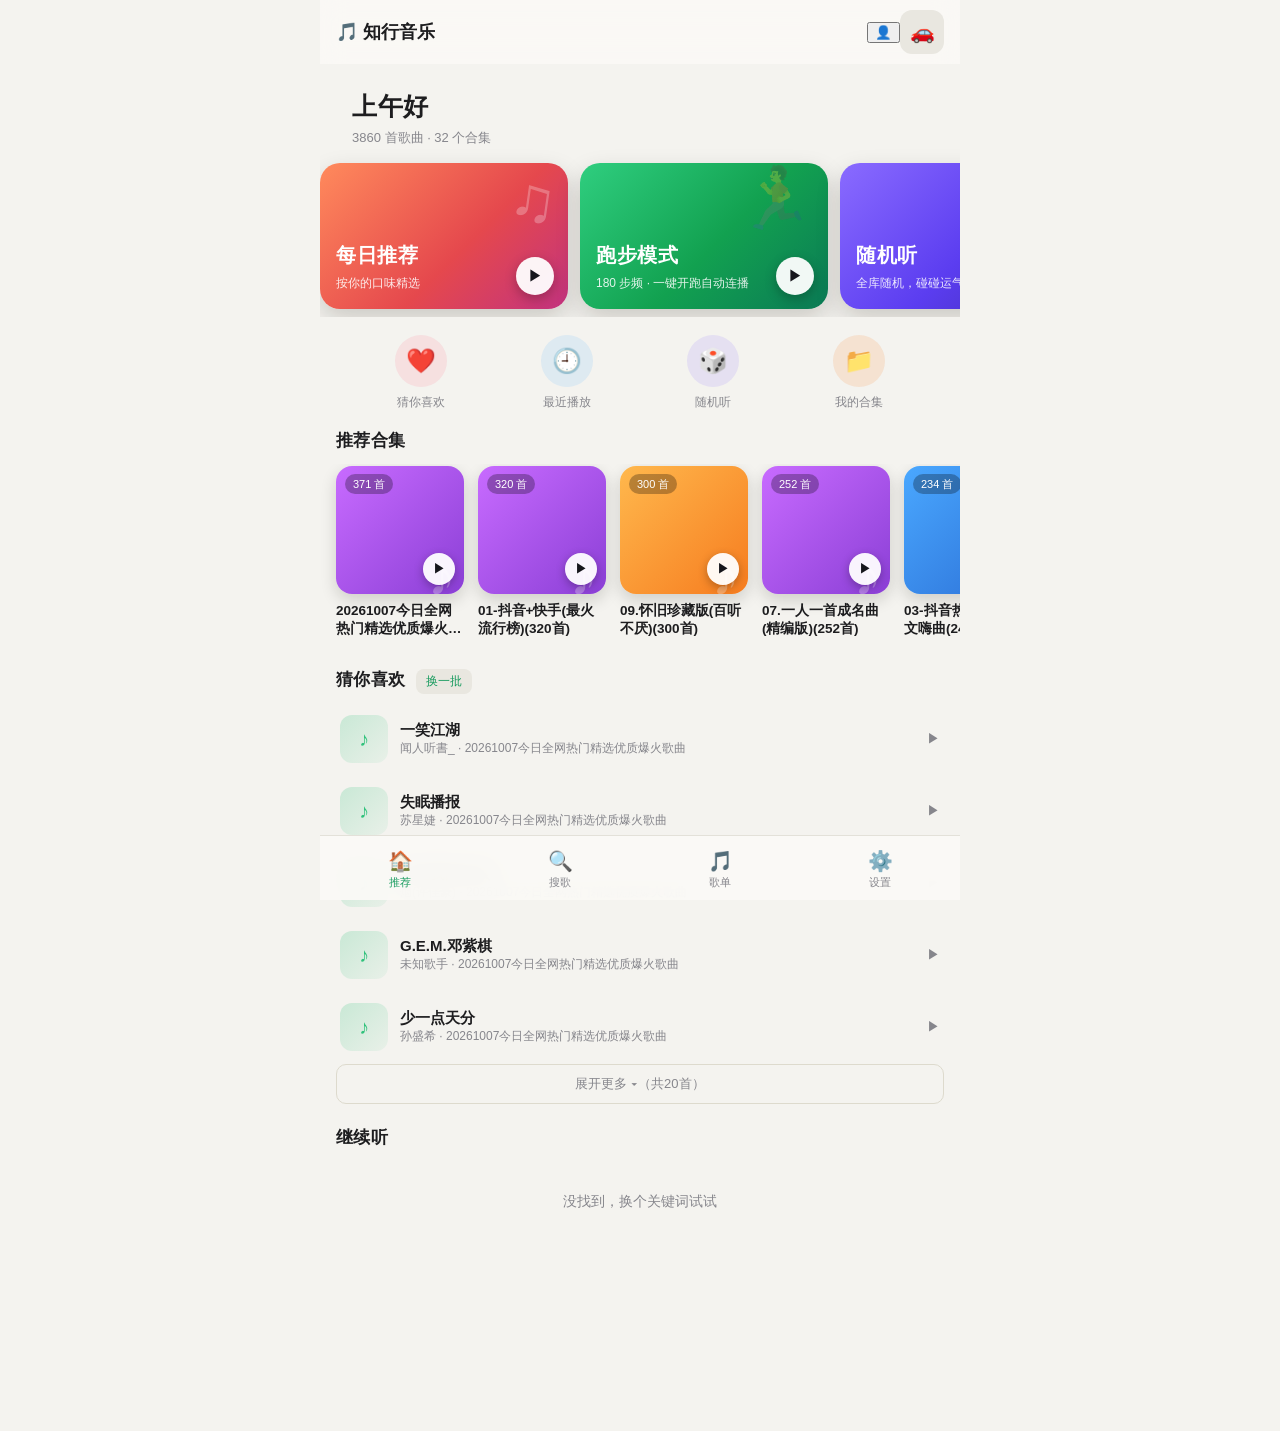
==== index.html @ a8f5c6ec "v9.57：猜你喜欢+定时关闭重新上线（10-29下午故障经对照测试查实为NAS侧凭据短暂被拒，与功能代码无关）" ====
<!DOCTYPE html>
<html lang="zh-CN">
<head>
<meta charset="utf-8">
<meta name="viewport" content="width=device-width, initial-scale=1, viewport-fit=cover, user-scalable=no">
<title>知行音乐</title>
<meta name="theme-color" content="#14141a">
<meta name="mobile-web-app-capable" content="yes">
<meta name="apple-mobile-web-app-capable" content="yes">
<meta name="apple-mobile-web-app-status-bar-style" content="default">
<script>/* v9.43 首屏防闪：JS 主程序加载前先按存储的主题/系统外观定底色（与 app.js applyTheme 同规则） */
try{var _tc=JSON.parse(localStorage.getItem("zmusic.cfg.v1")||"{}").theme||"auto";
var _tl=_tc==="light"||(_tc==="auto"&&matchMedia("(prefers-color-scheme: light)").matches);
if(_tl){document.documentElement.classList.add("light");document.querySelector('meta[name="theme-color"]').setAttribute("content","#f4f3ef");}}catch(e){}</script>
<meta name="apple-mobile-web-app-title" content="知行音乐">
<link rel="manifest" href="manifest.json">
<link rel="apple-touch-icon" href="icon.svg">
<link rel="stylesheet" href="style.css?v=9.57">
</head>
<body>
<div id="app">
  <div id="toast" style="display:none"></div>

  <!-- 顶部栏 -->
  <header id="topbar">
    <span id="logo">🎵 知行音乐</span>
    <span style="flex:1"></span>
    <button id="userBtn" title="账号">👤</button>
    <button id="carBtn" title="车载模式">🚗</button>
  </header>

  <!-- 推荐页（音乐馆） -->
  <section id="view-home" class="view active">
    <div class="qq-banner">
      <div class="qq-greet" id="qqGreet">音乐馆</div>
      <div class="qq-sub" id="qqStats">-</div>
    </div>
    <div class="feat-row">
      <button class="feat-card feat-daily" id="featDaily">
        <span class="feat-deco">♫</span>
        <span class="feat-tt">每日推荐</span>
        <span class="feat-sub">按你的口味精选</span>
        <span class="feat-play">▶</span>
      </button>
      <button class="feat-card feat-run" id="runBtn">
        <span class="feat-deco">🏃</span>
        <span class="feat-tt">跑步模式</span>
        <span class="feat-sub">180 步频 · 一键开跑自动连播</span>
        <span class="feat-play">▶</span>
      </button>
      <button class="feat-card feat-shuffle" data-go="shuffle">
        <span class="feat-deco">🎲</span>
        <span class="feat-tt">随机听</span>
        <span class="feat-sub">全库随机，碰碰运气</span>
        <span class="feat-play">▶</span>
      </button>
    </div>
    <div class="qq-quick">
      <button data-go="rec"><i class="qq-ic">❤️</i><span>猜你喜欢</span></button>
      <button data-go="recent"><i class="qq-ic">🕘</i><span>最近播放</span></button>
      <button data-go="shuffle"><i class="qq-ic">🎲</i><span>随机听</span></button>
      <button data-go="folders"><i class="qq-ic">📁</i><span>我的合集</span></button>
    </div>
    <div class="block" id="blockFolders">
      <h2>推荐合集</h2>
      <div id="folderList" class="folder-row"></div>
    </div>
    <div class="block" id="blockRec">
      <h2>猜你喜欢 <button id="refreshRec" class="mini-btn">换一批</button></h2>
      <div id="recList" class="songlist flatlist"><p class="empty">多听几首，推荐越准</p></div>
      <button id="recMore" class="more-btn" style="display:none"></button>
    </div>
    <div class="block" id="blockRecent">
      <h2>继续听</h2>
      <div id="recentList" class="songlist flatlist"><p class="empty">还没有播放记录，听几首歌就记住了</p></div>
    </div>
  </section>

  <!-- 搜索页 -->
  <section id="view-search" class="view">
    <div class="searchbar">
      <input id="q" type="search" placeholder="搜歌名 / 歌手，如：晴天 周杰伦" autocomplete="off">
      <button id="micBtn" title="语音搜歌">🎤</button>
    </div>
    <p id="voiceHint" class="hint" style="display:none"></p>
    <div id="searchList" class="songlist"><p class="empty">在上面输入，或按 🎤 说句话</p></div>
  </section>

  <!-- 我的歌单页 -->
  <section id="view-playlists" class="view">
    <div class="block">
      <h2>我的歌单 <button id="newPlaylistBtn" class="mini-btn">＋新建</button></h2>
      <div id="playlistList" class="songlist"><p class="empty">登录后歌单多设备同步</p></div>
    </div>
    <div class="block" id="playlistDetailBlock" style="display:none">
      <h2 id="playlistDetailName">歌单</h2>
      <div id="playlistDetailList" class="songlist"></div>
      <button id="backToPlaylists" class="btn ghost">‹ 返回歌单列表</button>
    </div>
  </section>

  <!-- 设置页 -->
  <section id="view-settings" class="view">
    <div class="block">
      <h2>账号</h2>
      <p class="hint" id="accountHint">游客模式：收藏和记录只保存在这台设备。登录后多设备同步。</p>
      <div class="row">
        <button id="accountBtn" class="btn">登录 / 注册</button>
        <button id="logoutBtn" class="btn ghost" style="display:none">退出登录</button>
      </div>
    </div>
    <div class="block">
      <h2>外观</h2>
      <div class="row" id="themeRow">
        <button class="btn ghost" data-theme="auto">跟随系统</button>
        <button class="btn ghost" data-theme="light">浅色</button>
        <button class="btn ghost" data-theme="dark">深色</button>
      </div>
      <p class="hint">跟随系统：手机开深色模式就是黑的、关了就是浅的；如果系统里把深色模式设成"日落到日出"自动，就会白天浅、晚上黑。也可以在这里固定一种。</p>
    </div>
    <div class="block">
      <h2>播放</h2>
      <button id="settingsSleep" class="btn ghost">⏰ 定时关闭：未设置</button>
      <p class="hint">睡前听歌可按 10–90 分钟定时，也可以选“本曲播完后停”；播放页点 ⏰ 也能设置。</p>
    </div>
    <div class="block">
      <h2>数据</h2>
      <div class="row">
        <button id="clearHist" class="btn ghost danger">清除播放记录</button>
      </div>
      <div class="row" style="margin-top:10px">
        <button id="forceUpdate" class="btn ghost">🔄 强制更新到最新版</button>
      </div>
      <div class="row" style="margin-top:10px" id="mvRow">
        <button id="mvBtn" class="btn ghost">📦 把数据搬到新地址 mp3.ipls.cn</button>
      </div>
      <p class="hint" id="mvHint">播放器新地址是 mp3.ipls.cn。换地址后，本机存的喜欢、设置和云歌单登录不会自动跟过去——在这个旧地址点上面的按钮，一次搬过去（云歌单本身存在服务器上，不用搬）。</p>
      <p class="hint">曲库共 <span id="libCount">-</span> 首 · <span id="appVer"></span></p>
    </div>
  </section>

  <!-- 迷你播放器 -->
  <div id="miniPlayer" style="display:none">
    <div id="miniProg"><div id="miniProgFill"></div><div id="miniProgKnob"></div></div>
    <img id="miniCover" class="hide" alt="">
    <div id="miniInfo"><b id="miniTitle">-</b><span id="miniArtist"></span></div>
    <button id="miniPrev">⏮</button>
    <button id="miniToggle" class="primary">⏸</button>
    <button id="miniNext">⏭</button>
  </div>

  <!-- 全屏播放器（QQ音乐风） -->
  <div id="fullPlayer" style="display:none">
    <div id="fpBg"></div>
    <div class="fp-head">
      <button id="closePlayer">﹀</button>
      <div class="fp-titles"><div id="fpTitle">-</div><div id="fpArtist">-</div></div>
      <button id="fpTab">详情</button>
    </div>
    <div class="fp-cover-wrap" id="fpCoverWrap">
      <div class="fp-disc" id="fpDisc">
        <img id="fpCoverImg" alt="封面" style="display:none">
        <div id="fpCoverPh">🎵</div>
        <div class="fp-disc-hole"></div>
      </div>
      <svg class="fp-arm" viewBox="0 0 120 340" aria-hidden="true">
        <defs>
          <linearGradient id="fpArmMetal" x1="0" y1="0" x2="1" y2="0">
            <stop offset="0" stop-color="#d9dce1"/><stop offset=".5" stop-color="#aab0ba"/><stop offset="1" stop-color="#e4e7eb"/>
          </linearGradient>
        </defs>
        <g class="fp-arm-g" transform="rotate(-6 99 26)">
          <rect x="95" y="30" width="8" height="246" rx="4" fill="url(#fpArmMetal)"/>
          <rect x="86" y="258" width="24" height="36" rx="7" fill="#c6cbd3" transform="rotate(24 98 276)"/>
          <circle cx="100" cy="290" r="4.5" fill="#31c27c"/>
        </g>
        <circle cx="99" cy="26" r="17" fill="url(#fpArmMetal)" stroke="#9aa0a8" stroke-width="1"/>
        <circle cx="99" cy="26" r="6.5" fill="#8f959e"/>
      </svg>
    </div>
    <div id="fpDiscMeta">
      <div id="fpBigTitle">-</div>
      <div id="fpBigArtist">-</div>
      <div id="fpCurLine"></div>
    </div>
    <div class="fp-actions">
      <button id="fpLike" title="我喜欢">♡</button>
      <button id="fpSleep" title="定时关闭">⏰<span id="fpSleepBadge"></span></button>
      <button id="fpAdd" title="加入歌单">＋</button>
      <button id="fpDl" title="详情">ⓘ</button>
      <button id="fpShare" title="分享">↗</button>
    </div>
    <div id="fpLyrics"></div>
    <div id="lrcSeekChip" style="display:none"></div>
    <div id="fpDetail" style="display:none"></div>
    <div id="fpQueue" style="display:none">
      <div class="fp-queue-head"><span id="fpQueueTitle">播放列表</span><button id="fpQueueClose" class="mini-btn">返回歌词</button></div>
      <div id="fpQueueList" class="songlist"></div>
    </div>
    <div class="fp-progress">
      <span id="tCur">0:00</span>
      <input id="seek" type="range" min="0" max="1000" value="0">
      <span id="tDur">0:00</span>
    </div>
    <div id="fpControls">
      <button id="fpMode" title="播放模式">↺</button>
      <button id="fpPrev">⏮</button>
      <button id="fpToggle" class="big">⏸</button>
      <button id="fpNext">⏭</button>
      <button id="fpList" title="播放列表">☰</button>
    </div>
    <p id="playStatus" class="hint"></p>
  </div>

  <!-- 定时关闭弹窗 -->
  <div id="sleepModal" style="display:none">
    <div class="modal-card">
      <h2>定时关闭</h2>
      <p id="sleepStatus" class="hint">未设置定时关闭。</p>
      <div class="sleep-grid">
        <button class="btn ghost" data-sleep-min="10">10 分钟</button>
        <button class="btn ghost" data-sleep-min="20">20 分钟</button>
        <button class="btn ghost" data-sleep-min="30">30 分钟</button>
        <button class="btn ghost" data-sleep-min="45">45 分钟</button>
        <button class="btn ghost" data-sleep-min="60">60 分钟</button>
        <button class="btn ghost" data-sleep-min="90">90 分钟</button>
      </div>
      <div class="row" style="margin-top:10px">
        <button id="sleepAfterSong" class="btn ghost">本曲播完后停</button>
        <button id="sleepOff" class="btn ghost danger">取消定时</button>
      </div>
      <button id="sleepClose" class="btn" style="margin-top:12px">完成</button>
      <p class="hint">定时只会暂停播放，不会清掉当前队列；随时可以重新设置或取消。</p>
    </div>
  </div>

  <!-- 登录弹窗 -->
  <div id="loginModal" style="display:none">
    <div class="modal-card">
      <h2 id="loginTitle">登录</h2>
      <div class="row" style="margin-bottom:10px">
        <button id="tabLogin" class="btn ghost">登录</button>
        <button id="tabRegister" class="btn ghost">注册</button>
      </div>
      <label>用户名
        <input id="loginUser" type="text" placeholder="2-20 位，字母/数字/中文" autocomplete="username">
      </label>
      <label>密码
        <input id="loginPass" type="password" placeholder="4 位以上" autocomplete="current-password">
      </label>
      <p id="loginErr" class="hint err" style="display:none"></p>
      <div class="row">
        <button id="loginGo" class="btn">登录</button>
        <button id="loginGuest" class="btn ghost">游客继续</button>
      </div>
      <button id="loginClose" class="btn ghost" style="margin-top:10px">关闭</button>
      <p class="hint">密码加密后保存，可多设备同步收藏、歌单和播放记录。</p>
    </div>
  </div>

  <!-- 加入歌单弹窗 -->
  <div id="addToPlaylistModal" style="display:none">
    <div class="modal-card">
      <h2>加入歌单</h2>
      <div id="addToPlaylistList" class="songlist"></div>
      <button id="addToPlaylistClose" class="btn ghost" style="margin-top:10px">关闭</button>
    </div>
  </div>

  <!-- 底部导航 -->
  <nav id="tabbar">
    <button data-view="view-home" class="active">🏠<span>推荐</span></button>
    <button data-view="view-search">🔍<span>搜歌</span></button>
    <button data-view="view-playlists">🎵<span>歌单</span></button>
    <button data-view="view-settings">⚙️<span>设置</span></button>
  </nav>
</div>

<script src="catalog.js"></script>
<script src="cloud.js?v=9.57"></script>
<script src="app.js?v=9.57"></script>
</body>
</html>
---- style.css ----
:root{
  --bg:#101014; --bg2:#17171d; --bg3:#202028;
  --fg:#f2f2f5; --muted:#9a9aad; --acc:#31c27c; --acc2:#4ade80;
  --danger:#ff5c5c; --radius:14px;
}
*{box-sizing:border-box; -webkit-tap-highlight-color:transparent;}
html,body{margin:0;padding:0;background:var(--bg);color:var(--fg);
  font-family:-apple-system,"PingFang SC","Microsoft YaHei",sans-serif;
  font-size:16px; overscroll-behavior-y:none;}
#app{max-width:640px;margin:0 auto;min-height:100vh;padding-bottom:150px;}
button{font-family:inherit;}

/* 顶部提示条 */
/* v9.44 提示条：毛玻璃药丸，融进页面（原为黑方块，用户点名要改） */
#toast{position:fixed;top:calc(10px + env(safe-area-inset-top));left:50%;transform:translateX(-50%);z-index:100;
  width:max-content;max-width:calc(100vw - 48px);
  align-items:center;justify-content:center;gap:8px;
  background:rgba(32,32,42,.80);border:1px solid rgba(255,255,255,.14);color:var(--fg);
  backdrop-filter:blur(16px) saturate(1.4);-webkit-backdrop-filter:blur(16px) saturate(1.4);
  border-radius:999px;padding:10px 18px;font-size:13.5px;text-align:center;
  box-shadow:0 10px 32px rgba(0,0,0,.35);animation:toastIn .25s ease;}
@keyframes toastIn{from{opacity:0;margin-top:-6px;}to{opacity:1;margin-top:0;}}
#toast.loading::before{content:"";width:13px;height:13px;flex:none;border-radius:50%;
  border:2px solid rgba(140,140,155,.35);border-top-color:var(--acc);animation:toastSpin .7s linear infinite;}
@keyframes toastSpin{to{transform:rotate(360deg);}}
#toast.err{border-color:var(--danger);color:#ffb3b3;}
#toast.ok{border-color:#4ade80;color:#b3f0c8;}

/* 更多按钮 */
.more-btn{display:block;width:100%;margin:4px 0 12px;background:none;border:1px solid #3d3d52;
  color:var(--muted);border-radius:10px;padding:10px;font-size:13px;}
.more-btn:active{background:#2a2a38;}

/* QQ音乐风：音乐馆首页（v9.45 按 QQ 音乐推荐页布局重做：特色卡横滑+圆形快捷入口+合集横滑+扁平歌曲行） */
.qq-banner{padding:18px 16px 2px;}
.qq-greet{font-size:25px;font-weight:800;letter-spacing:.5px;}
.qq-sub{font-size:13px;color:var(--muted);margin-top:6px;}
/* 特色卡横滑（每日推荐/跑步/随机听） */
.feat-row{display:flex;gap:12px;overflow-x:auto;margin:0 -16px;padding:14px 16px 8px;
  scroll-snap-type:x mandatory;scrollbar-width:none;-webkit-overflow-scrolling:touch;}
.feat-row::-webkit-scrollbar{display:none;}
.feat-card{position:relative;flex:none;width:248px;height:146px;border:none;border-radius:20px;color:#fff;
  text-align:left;padding:16px;scroll-snap-align:start;overflow:hidden;cursor:pointer;
  box-shadow:0 10px 24px rgba(20,16,8,.18);font-family:inherit;}
.feat-card:active{transform:scale(.98);}
.feat-daily{background:linear-gradient(135deg,#ff8a5c,#e5484d 58%,#c2337f);}
.feat-run{background:linear-gradient(135deg,#2fce7f,#12a150 55%,#0b7a55);}
.feat-shuffle{background:linear-gradient(135deg,#8a6bff,#5b3df0 55%,#3d2bb0);}
.feat-deco{position:absolute;right:12px;top:0;font-size:62px;opacity:.26;transform:rotate(8deg);line-height:1.2;}
.feat-tt{position:absolute;left:16px;bottom:40px;font-size:20px;font-weight:800;letter-spacing:.5px;}
.feat-sub{position:absolute;left:16px;bottom:17px;font-size:12px;opacity:.88;}
.feat-play{position:absolute;right:14px;bottom:14px;width:38px;height:38px;border-radius:50%;
  background:rgba(255,255,255,.94);color:#16161c;font-size:15px;display:flex;align-items:center;justify-content:center;
  box-shadow:0 4px 12px rgba(0,0,0,.25);}
/* 快捷入口：扁平圆形图标 */
.qq-quick{display:grid;grid-template-columns:repeat(4,1fr);gap:8px;padding:12px 16px 2px;}
.qq-quick button{background:none;border:none;color:var(--fg);cursor:pointer;font-family:inherit;
  padding:6px 4px;font-size:24px;display:flex;flex-direction:column;align-items:center;gap:7px;}
.qq-quick button span{font-size:12px;color:var(--muted);}
.qq-quick button:active{transform:scale(.94);}
.qq-ic{font-style:normal;width:52px;height:52px;border-radius:50%;display:flex;align-items:center;justify-content:center;font-size:24px;}
.qq-quick button:nth-child(1) .qq-ic{background:rgba(255,92,122,.13);}
.qq-quick button:nth-child(2) .qq-ic{background:rgba(74,168,255,.13);}
.qq-quick button:nth-child(3) .qq-ic{background:rgba(124,92,255,.13);}
.qq-quick button:nth-child(4) .qq-ic{background:rgba(246,124,31,.14);}
/* 推荐合集：方形封面横滑，标题在封面下方（QQ 歌单行式） */
.folder-row{display:flex;gap:14px;overflow-x:auto;margin:0 -16px;padding:2px 16px 8px;
  scrollbar-width:none;-webkit-overflow-scrolling:touch;}
.folder-row::-webkit-scrollbar{display:none;}
.qq-card{flex:none;width:128px;background:none;border:none;padding:0;text-align:left;cursor:pointer;
  color:var(--fg);font-family:inherit;}
.qq-art{position:relative;display:block;width:128px;height:128px;border-radius:16px;overflow:hidden;
  box-shadow:0 6px 16px rgba(20,16,8,.16);}
.qq-card:active .qq-art{transform:scale(.97);}
.qq-deco{position:absolute;right:8px;bottom:-10px;font-size:56px;font-weight:800;color:rgba(255,255,255,.30);line-height:1;}
.qq-cnt{position:absolute;left:9px;top:8px;font-size:11px;color:#fff;background:rgba(0,0,0,.28);
  padding:2.5px 8px;border-radius:999px;}
.qq-play{position:absolute;right:9px;bottom:9px;width:32px;height:32px;border-radius:50%;
  background:rgba(255,255,255,.94);color:#16161c;font-size:13px;display:flex;align-items:center;justify-content:center;
  box-shadow:0 3px 10px rgba(0,0,0,.28);}
.qq-cap{display:block;margin-top:8px;}
.qq-cap b{display:block;font-size:13.5px;font-weight:600;line-height:1.35;
  display:-webkit-box;-webkit-line-clamp:2;-webkit-box-orient:vertical;overflow:hidden;}
/* 首页歌曲行：扁平 + 小封面块（QQ 精选行式） */
.flatlist .song{background:transparent;border-radius:12px;padding:9px 4px;gap:12px;}
.flatlist .song:active{background:var(--bg3);}
.flatlist .song .idx{display:none;}
.flatlist .song::before{content:"♪";flex:none;width:48px;height:48px;border-radius:12px;
  background:linear-gradient(135deg,rgba(49,194,124,.22),rgba(49,194,124,.06));color:var(--acc);
  display:flex;align-items:center;justify-content:center;font-size:20px;}

/* 顶栏 */
#topbar{position:sticky;top:0;z-index:20;display:flex;justify-content:space-between;align-items:center;
  padding:calc(10px + env(safe-area-inset-top)) 16px 10px;
  background:rgba(20,20,26,.92);backdrop-filter:blur(12px);}
#logo{font-size:18px;font-weight:700;}
#carBtn{background:var(--bg3);border:none;color:var(--fg);font-size:20px;
  width:44px;height:44px;border-radius:12px;}

/* 视图 */
.view{display:none;padding:8px 16px 16px;}
.view.active{display:block;}
.block{margin-bottom:22px;}
.block h2{font-size:17px;font-weight:800;letter-spacing:.3px;margin:10px 0 12px;color:var(--fg);}
.mini-btn{background:var(--bg3);border:none;color:var(--acc2);border-radius:8px;
  font-size:12px;padding:4px 10px;margin-left:6px;}

/* 歌曲列表 */
.songlist{display:flex;flex-direction:column;gap:6px;}
.song{display:flex;align-items:center;gap:10px;background:var(--bg2);
  border-radius:var(--radius);padding:10px 12px;text-align:left;border:none;color:var(--fg);width:100%;}
.song:active{background:var(--bg3);}
.song .idx{color:var(--muted);font-size:12px;min-width:26px;text-align:center;}
.song .tt{flex:1;min-width:0;}
.song .tt b{display:block;font-size:15px;white-space:nowrap;overflow:hidden;text-overflow:ellipsis;}
.song .tt span{font-size:12px;color:var(--muted);white-space:nowrap;overflow:hidden;text-overflow:ellipsis;display:block;}
.song .go{color:var(--muted);}
.empty{color:var(--muted);font-size:14px;text-align:center;padding:18px 0;}

/* 合集 */
.folderlist{display:grid;grid-template-columns:1fr 1fr;gap:8px;}
.folder{background:var(--bg2);border:none;color:var(--fg);border-radius:var(--radius);
  padding:14px 10px;font-size:13px;text-align:center;}
.folder b{display:block;font-size:22px;color:var(--acc2);margin-bottom:4px;}
.folder:active{background:var(--bg3);}

/* 搜索 */
.searchbar{display:flex;gap:8px;margin:8px 0 4px;}
.searchbar input{flex:1;background:var(--bg2);border:1px solid var(--bg3);color:var(--fg);
  border-radius:12px;padding:12px 14px;font-size:16px;outline:none;}
.searchbar input:focus{border-color:var(--acc);}
#micBtn{width:52px;border-radius:12px;border:none;font-size:24px;
  background:var(--acc);color:#fff;}
#micBtn.listening{background:var(--danger);animation:pulse 1s infinite;}
@keyframes pulse{50%{opacity:.6;}}
.hint{color:var(--muted);font-size:13px;line-height:1.6;}

/* 设置 */
label{display:block;font-size:14px;color:var(--muted);margin:12px 0;}
label input{display:block;width:100%;margin-top:6px;background:var(--bg2);
  border:1px solid var(--bg3);color:var(--fg);border-radius:12px;
  padding:12px 14px;font-size:16px;outline:none;}
.row{display:flex;gap:10px;margin-top:8px;}
.btn{flex:1;background:var(--acc);border:none;color:#fff;border-radius:12px;
  padding:12px;font-size:15px;font-weight:600;}
.btn.ghost{background:var(--bg3);color:var(--fg);}
.btn.danger{color:var(--danger);}
#connStatus.ok{color:#4ade80;} #connStatus.err{color:var(--danger);}

/* 迷你播放器 */
#miniPlayer{position:fixed;left:0;right:0;bottom:calc(65px + env(safe-area-inset-bottom));z-index:30;
  max-width:640px;margin:0 auto;display:flex;align-items:center;gap:12px;
  background:rgba(28,28,40,.97);backdrop-filter:blur(14px);-webkit-backdrop-filter:blur(14px);
  padding:20px 16px 14px;border-top:1px solid #3d3d52;border-radius:18px 18px 0 0;
  box-shadow:0 -6px 24px rgba(0,0,0,.45);cursor:pointer;min-height:84px;}
#miniCover{width:54px;height:54px;border-radius:12px;object-fit:cover;background:#2a2a38;flex-shrink:0;}
#miniCover.hide{display:none;}
#miniInfo{flex:1;min-width:0;}
#miniInfo b{display:block;font-size:15px;white-space:nowrap;overflow:hidden;text-overflow:ellipsis;}
#miniInfo span{font-size:13px;color:var(--muted);white-space:nowrap;overflow:hidden;text-overflow:ellipsis;display:block;}
#miniPlayer button{background:#2e2e40;border:none;color:var(--fg);font-size:20px;width:50px;height:50px;
  border-radius:50%;display:flex;align-items:center;justify-content:center;flex-shrink:0;}
#miniPlayer button:active{background:#3d3d52;transform:scale(.94);}
#miniPlayer button.primary{background:var(--acc);font-size:22px;width:56px;height:56px;}

/* 迷你播放条进度（可拖动） */
#miniProg{position:absolute;top:0;left:14px;right:14px;height:26px;z-index:5;touch-action:none;}
#miniProg::before{content:"";position:absolute;top:11px;left:0;right:0;height:4px;
  background:#3d3d52;border-radius:2px;}
#miniProgFill{position:absolute;top:11px;left:0;height:4px;background:var(--acc);width:0%;border-radius:2px;}
#miniProgKnob{position:absolute;top:7px;left:0%;width:13px;height:13px;background:#fff;border-radius:50%;
  transform:translateX(-50%);box-shadow:0 2px 8px rgba(0,0,0,.5);pointer-events:none;}

/* 全屏播放器 */
#fullPlayer{position:fixed;inset:0;z-index:50;background:linear-gradient(180deg,#1b1b28,#101016);
  display:flex;flex-direction:column;align-items:center;justify-content:center;
  padding:24px;gap:8px;}
#closePlayer{align-self:flex-start;background:none;border:none;color:var(--muted);font-size:28px;}
#fpCover{font-size:110px;margin:10px 0;filter:drop-shadow(0 8px 24px rgba(124,92,255,.35));}
#fpTitle{font-size:22px;font-weight:700;text-align:center;}
#fpArtist{color:var(--acc2);font-size:15px;}
/* 播放页（v9.39 浅色唱片风：按用户给的参考视频改版——白卡唱机+旋转白唱片+唱针臂+浅色底） */
#fullPlayer{position:fixed;inset:0;z-index:50;display:flex;flex-direction:column;
  color:var(--fg);
  background:linear-gradient(180deg,#fdfdfb 0%,#f4f3ef 55%,#f9e9db 100%);
  overflow:hidden;padding:0;gap:0;align-items:stretch;justify-content:flex-start;}
#fpBg{position:absolute;inset:0;z-index:0;opacity:.20;filter:blur(70px) saturate(1.5) brightness(1.3);
  background-size:cover;background-position:center;pointer-events:none;
  transition:background-image .5s;}
#fullPlayer>*{position:relative;z-index:1;}
.fp-head{display:flex;justify-content:space-between;align-items:center;
  padding:calc(12px + env(safe-area-inset-top)) 12px 4px;}
.fp-head button{background:none;border:none;color:var(--fg);font-size:22px;padding:8px 12px;}
.fp-titles{flex:1;text-align:center;min-width:0;}
.fp-titles #fpTitle{font-size:17px;font-weight:700;white-space:nowrap;overflow:hidden;text-overflow:ellipsis;}
.fp-titles #fpArtist{font-size:13px;color:var(--muted);margin-top:3px;}
#fullPlayer[data-view="disc"] .fp-titles{visibility:hidden;}
#fpTab{font-size:13px!important;border:1px solid rgba(0,0,0,.16)!important;border-radius:16px!important;
  padding:6px 14px!important;background:rgba(255,255,255,.65);}
/* 唱片卡：白色圆角卡 + 旋转白唱片（封面作中心标）+ 唱针臂 */
.fp-cover-wrap{display:none;position:relative;width:min(90vw,372px);aspect-ratio:1/1;
  margin:8px auto 4px;background:#fff;border-radius:30px;flex:none;
  box-shadow:0 24px 60px rgba(80,60,40,.16),0 4px 16px rgba(80,60,40,.07);
  align-items:center;justify-content:center;cursor:pointer;}
.fp-disc{position:relative;width:82%;aspect-ratio:1/1;border-radius:50%;
  background:radial-gradient(circle,#fdfdfd 0 57%,#f0f0f2 58% 100%);
  box-shadow:inset 0 0 0 1px rgba(0,0,0,.05),inset 0 2px 12px rgba(0,0,0,.07),0 12px 32px rgba(0,0,0,.13);
  animation:fpSpin 16s linear infinite;animation-play-state:paused;}
.fp-disc::before{content:"";position:absolute;inset:0;border-radius:50%;
  background:repeating-radial-gradient(circle,rgba(0,0,0,.05) 0 1px,transparent 1px 5px);}
.fp-disc::after{content:"";position:absolute;inset:0;border-radius:50%;
  background:conic-gradient(from 215deg,transparent 0 42%,rgba(255,255,255,.55) 50%,transparent 58% 100%);}
#fullPlayer.is-playing .fp-disc{animation-play-state:running;}
@keyframes fpSpin{to{transform:rotate(360deg);}}
#fpCoverImg{position:absolute;left:21%;top:21%;width:58%;height:58%;border-radius:50%;
  object-fit:cover;box-shadow:0 0 0 1px rgba(0,0,0,.07);z-index:1;}
#fpCoverPh{position:absolute;left:21%;top:21%;width:58%;height:58%;border-radius:50%;
  background:linear-gradient(135deg,#eeeef1,#dbdbe1);font-size:52px;color:#b7b9c0;
  display:flex;align-items:center;justify-content:center;z-index:1;}
.fp-disc-hole{position:absolute;left:50%;top:50%;width:11%;aspect-ratio:1/1;transform:translate(-50%,-50%);
  border-radius:50%;background:#fff;box-shadow:inset 0 1px 4px rgba(0,0,0,.25),0 0 0 1px rgba(0,0,0,.06);z-index:2;}
.fp-disc-hole::after{content:"";position:absolute;left:50%;top:50%;width:34%;aspect-ratio:1/1;
  transform:translate(-50%,-50%);border-radius:50%;background:#c9ccd2;}
.fp-arm{position:absolute;top:-4%;right:-2%;height:92%;z-index:3;pointer-events:none;
  filter:drop-shadow(0 6px 8px rgba(0,0,0,.18));
  transform-origin:82.5% 7.6%;transition:transform .8s cubic-bezier(.4,0,.2,1);overflow:visible;}
#fullPlayer.is-playing .fp-arm{transform:rotate(22deg);}
/* 唱片视图的大标题与当前歌词行 */
#fpDiscMeta{display:none;width:100%;box-sizing:border-box;padding:8px 24px 0;}
#fullPlayer[data-view="disc"] #fpDiscMeta{display:block;}
#fpBigTitle{font-size:26px;font-weight:800;letter-spacing:.2px;white-space:nowrap;overflow:hidden;text-overflow:ellipsis;}
#fpBigArtist{font-size:14px;color:var(--muted);margin-top:5px;white-space:nowrap;overflow:hidden;text-overflow:ellipsis;}
#fpCurLine{font-size:14px;color:#55555c;margin-top:12px;min-height:20px;white-space:nowrap;overflow:hidden;text-overflow:ellipsis;}
.fp-detail-cover{display:block;width:190px;height:190px;object-fit:cover;border-radius:14px;margin:10px auto 16px;}
.fp-actions{display:flex;justify-content:center;gap:44px;margin:6px 0;}
.fp-actions button{background:none;border:none;color:#6d6d72;font-size:24px;padding:6px;}
.fp-actions button.liked{color:#ff5c7a;}
#fpLyrics{flex:1;overflow-y:auto;margin:4px 0;min-height:100px;width:100%;box-sizing:border-box;
  -webkit-overflow-scrolling:touch;text-align:left;padding:0 10px;
  -webkit-mask-image:linear-gradient(transparent,#000 15%,#000 85%,transparent);
  mask-image:linear-gradient(transparent,#000 15%,#000 85%,transparent);}
.lrc-line{padding:6px 12px;font-size:15px;color:#9a9aa0;line-height:1.6;transition:all .3s;cursor:pointer;}
#lrcSeekChip{position:absolute;right:14px;top:50%;transform:translateY(-50%);z-index:5;
  background:rgba(49,194,124,.95);color:#fff;font-size:13px;font-weight:700;
  padding:7px 12px;border-radius:16px;box-shadow:0 4px 16px rgba(0,0,0,.25);cursor:pointer;}
.lrc-line.active{color:var(--acc);font-size:18px;font-weight:800;}
.lrc-line.passed{color:#c6c6cc;}
#fpDetail{flex:1;overflow-y:auto;margin:6px 16px;font-size:14px;line-height:2.2;color:var(--muted);width:100%;box-sizing:border-box;}
#fpQueue{flex:1;overflow-y:auto;margin:4px 0;min-height:100px;width:100%;-webkit-overflow-scrolling:touch;}
.fp-queue-head{display:flex;align-items:center;justify-content:space-between;padding:6px 16px;font-weight:700;color:var(--fg);}
#fpQueueList .song.cur{background:rgba(49,194,124,.15);}
#fpQueueList .song.cur .tt b{color:var(--acc);}
#fpDetail b{color:var(--fg);}
.fp-progress{display:flex;align-items:center;gap:10px;padding:0 20px;margin-top:auto;}
.fp-progress span{font-size:11px;color:var(--muted);min-width:36px;}
.fp-progress span:last-child{text-align:right;}
#seek{flex:1;height:28px;-webkit-appearance:none;appearance:none;background:transparent;cursor:pointer;}
#seek::-webkit-slider-runnable-track{height:2px;background:rgba(0,0,0,.22);border-radius:2px;transition:height .15s ease;}
#seek::-webkit-slider-thumb{-webkit-appearance:none;appearance:none;width:13px;height:13px;border-radius:50%;background:#111;margin-top:-5.5px;box-shadow:0 1px 5px rgba(0,0,0,.35);transition:width .15s ease,height .15s ease,margin-top .15s ease;}
#seek.seeking::-webkit-slider-runnable-track{height:7px;}
#seek.seeking::-webkit-slider-thumb{width:17px;height:17px;margin-top:-5px;}
#seek::-moz-range-track{height:2px;background:rgba(0,0,0,.22);border-radius:2px;transition:height .15s ease;}
#seek.seeking::-moz-range-track{height:7px;}
#seek::-moz-range-thumb{width:13px;height:13px;border:none;border-radius:50%;background:#111;box-shadow:0 1px 5px rgba(0,0,0,.35);}
#fpControls{display:flex;align-items:center;justify-content:center;gap:16px;
  margin:8px 0 4px;}
#fpControls button{background:none;border:none;color:var(--fg);font-size:24px;
  width:50px;height:50px;border-radius:50%;}
#fpControls button:active{background:rgba(0,0,0,.06);}
#fpControls .big{font-size:27px;width:66px;height:66px;background:#111;color:#fff;
  box-shadow:0 10px 26px rgba(0,0,0,.28);}
#fpMode{font-size:22px!important;color:var(--fg)!important;}
#fpList{font-size:24px!important;color:var(--fg)!important;position:relative;}
#fpList::after{content:"列表";position:absolute;left:0;right:0;bottom:1px;font-size:9px;color:var(--muted);letter-spacing:2px;}
#playStatus{text-align:center;min-height:20px;padding:0 20px 8px;color:var(--muted);}
@media (max-height:740px){
  .fp-cover-wrap{width:min(70vw,300px);}
  #fpBigTitle{font-size:23px;}
}

/* 底部导航 */
#tabbar{position:fixed;left:0;right:0;bottom:0;z-index:40;max-width:640px;margin:0 auto;
  display:flex;background:rgba(20,20,26,.96);backdrop-filter:blur(12px);
  border-top:1px solid #2a2a36;padding-bottom:env(safe-area-inset-bottom);}
#tabbar button{flex:1;background:none;border:none;color:var(--muted);font-size:20px;
  padding:10px 0 8px;display:flex;flex-direction:column;align-items:center;justify-content:center;gap:2px;height:64px;box-sizing:border-box;}
#tabbar button span{font-size:11px;}
#tabbar button.active{color:var(--acc2);}

/* 车载模式 */
body.car{font-size:20px;}
body.car .view{padding:12px;}
body.car .song{padding:20px 16px;}
body.car .song .tt b{font-size:20px;}
body.car #fpControls button{width:88px;height:88px;font-size:34px;}
body.car #fpControls .big{width:110px;height:110px;font-size:44px;}
body.car #tabbar button{font-size:26px;padding:16px 0;height:auto;}
body.car #topbar #logo{font-size:22px;}

/* 登录 / 加入歌单弹窗 */
#loginModal,#addToPlaylistModal{position:fixed;inset:0;z-index:200;background:rgba(0,0,0,.6);
  display:flex;align-items:center;justify-content:center;padding:20px;}
.modal-card{background:#1c1c24;border:1px solid #2a2a36;border-radius:14px;padding:20px;
  width:100%;max-width:360px;max-height:80vh;overflow-y:auto;}
.modal-card h2{margin:0 0 14px;font-size:18px;}
.modal-card label{display:block;margin-bottom:12px;font-size:14px;color:var(--muted);}
.modal-card input{width:100%;margin-top:6px;}
#loginModal .row .btn,#addToPlaylistModal .row .btn{flex:1;}

/* ================= v9.43 主题：浅色（html.light） ================= */
html.light{
  --bg:#f4f3ef; --bg2:#ffffff; --bg3:#e9e7e0;
  --fg:#1d1d1f; --muted:#86868c; --acc:#31c27c; --acc2:#159a5c;
}
html.light #topbar{background:rgba(250,249,246,.92);}
html.light #tabbar{background:rgba(250,249,246,.96);border-top-color:#e3e1d9;}
html.light #miniPlayer{background:rgba(255,255,255,.97);border-top-color:#e3e1d9;
  box-shadow:0 -6px 24px rgba(90,80,60,.14);}
html.light #miniPlayer button{background:#eceae3;}
html.light #miniPlayer button:active{background:#ddd9cd;}
html.light #miniPlayer button.primary{background:var(--acc);}
html.light #miniCover{background:#e9e7e0;}
html.light #miniProg::before{background:#ddd9cd;}
html.light #toast{background:rgba(255,255,255,.85);border-color:rgba(0,0,0,.07);box-shadow:0 10px 32px rgba(90,80,60,.18);}
html.light .more-btn{border-color:#dddacd;}
html.light .more-btn:active{background:#eceae3;}
.btn.ghost.on{background:var(--acc);color:#fff;}

/* ============ v9.43 播放页深色（默认主题，未加 .light 时） ============ */
html:not(.light) #fullPlayer{background:linear-gradient(180deg,#1c1c24 0%,#121218 55%,#171310 100%);}
html:not(.light) .fp-head button{color:#f2f2f5;}
html:not(.light) #fpTab{background:rgba(255,255,255,.08);border-color:rgba(255,255,255,.20)!important;color:#f2f2f5;}
html:not(.light) .fp-cover-wrap{background:#22222c;box-shadow:0 24px 60px rgba(0,0,0,.55),0 4px 16px rgba(0,0,0,.4);}
html:not(.light) .fp-disc{background:radial-gradient(circle,#2b2b34 0 57%,#1d1d24 58% 100%);
  box-shadow:inset 0 0 0 1px rgba(255,255,255,.06),inset 0 2px 12px rgba(0,0,0,.5),0 12px 32px rgba(0,0,0,.5);}
html:not(.light) .fp-disc::before{background:repeating-radial-gradient(circle,rgba(255,255,255,.055) 0 1px,transparent 1px 5px);}
html:not(.light) .fp-disc::after{background:conic-gradient(from 215deg,transparent 0 42%,rgba(255,255,255,.10) 50%,transparent 58% 100%);}
html:not(.light) #fpCoverPh{background:linear-gradient(135deg,#33333e,#26262e);color:#6d6d7a;}
html:not(.light) .fp-disc-hole{background:#101014;box-shadow:inset 0 1px 4px rgba(0,0,0,.6),0 0 0 1px rgba(255,255,255,.10);}
html:not(.light) #fpCurLine{color:#c6c6cf;}
html:not(.light) .fp-actions button{color:#c9c9d2;}
html:not(.light) .lrc-line{color:#7d7d8c;}
html:not(.light) .lrc-line.passed{color:#4c4c58;}
html:not(.light) #seek::-webkit-slider-runnable-track{background:rgba(255,255,255,.25);}
html:not(.light) #seek::-moz-range-track{background:rgba(255,255,255,.25);}
html:not(.light) #seek::-webkit-slider-thumb{background:#fff;box-shadow:0 1px 5px rgba(0,0,0,.5);}
html:not(.light) #seek::-moz-range-thumb{background:#fff;}
html:not(.light) #fpControls button{color:#f2f2f5;}
html:not(.light) #fpControls button:active{background:rgba(255,255,255,.08);}
html:not(.light) #fpControls .big{background:#fff;color:#111;box-shadow:0 10px 26px rgba(0,0,0,.5);}
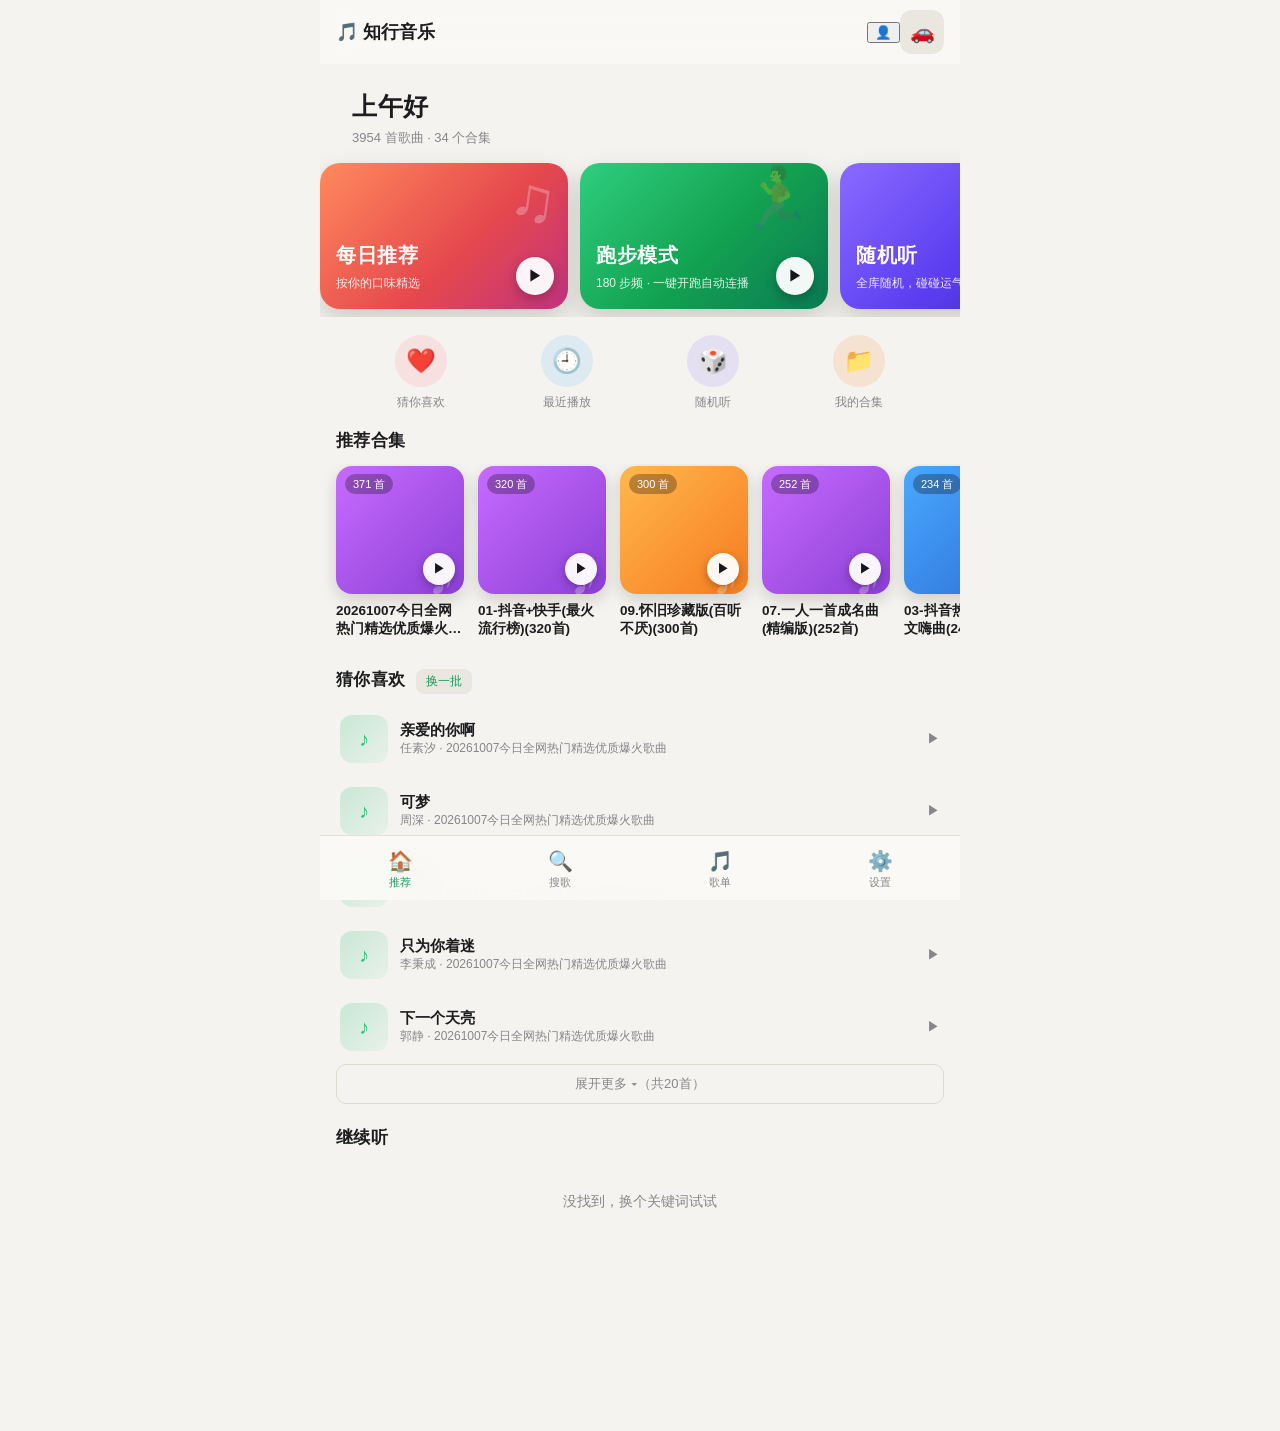
==== commit 9d0f2d85: "v9.58：跑步180 改用全库实测 BPM 达标池" ====
--- a/index.html
+++ b/index.html
@@ -15,7 +15,7 @@
 <meta name="apple-mobile-web-app-title" content="知行音乐">
 <link rel="manifest" href="manifest.json">
 <link rel="apple-touch-icon" href="icon.svg">
-<link rel="stylesheet" href="style.css?v=9.57">
+<link rel="stylesheet" href="style.css?v=9.58">
 </head>
 <body>
 <div id="app">
@@ -277,7 +277,7 @@
 </div>
 
 <script src="catalog.js"></script>
-<script src="cloud.js?v=9.57"></script>
-<script src="app.js?v=9.57"></script>
+<script src="cloud.js?v=9.58"></script>
+<script src="app.js?v=9.58"></script>
 </body>
 </html>
--- a/style.css
+++ b/style.css
@@ -232,9 +232,14 @@
 #fpBigArtist{font-size:14px;color:var(--muted);margin-top:5px;white-space:nowrap;overflow:hidden;text-overflow:ellipsis;}
 #fpCurLine{font-size:14px;color:#55555c;margin-top:12px;min-height:20px;white-space:nowrap;overflow:hidden;text-overflow:ellipsis;}
 .fp-detail-cover{display:block;width:190px;height:190px;object-fit:cover;border-radius:14px;margin:10px auto 16px;}
-.fp-actions{display:flex;justify-content:center;gap:44px;margin:6px 0;}
+.fp-actions{display:flex;justify-content:center;gap:30px;margin:6px 0;}
 .fp-actions button{background:none;border:none;color:#6d6d72;font-size:24px;padding:6px;}
 .fp-actions button.liked{color:#ff5c7a;}
+.fp-actions button.sleep-on{color:var(--acc);}
+#fpSleep{position:relative;}
+#fpSleepBadge{position:absolute;right:-8px;top:-2px;min-width:22px;height:16px;padding:0 4px;
+  border-radius:999px;background:var(--acc);color:#fff;font-size:9px;line-height:16px;text-align:center;}
+#fpSleepBadge:empty{display:none;}
 #fpLyrics{flex:1;overflow-y:auto;margin:4px 0;min-height:100px;width:100%;box-sizing:border-box;
   -webkit-overflow-scrolling:touch;text-align:left;padding:0 10px;
   -webkit-mask-image:linear-gradient(transparent,#000 15%,#000 85%,transparent);
@@ -298,7 +303,7 @@
 body.car #topbar #logo{font-size:22px;}
 
 /* 登录 / 加入歌单弹窗 */
-#loginModal,#addToPlaylistModal{position:fixed;inset:0;z-index:200;background:rgba(0,0,0,.6);
+#loginModal,#addToPlaylistModal,#sleepModal{position:fixed;inset:0;z-index:200;background:rgba(0,0,0,.6);
   display:flex;align-items:center;justify-content:center;padding:20px;}
 .modal-card{background:#1c1c24;border:1px solid #2a2a36;border-radius:14px;padding:20px;
   width:100%;max-width:360px;max-height:80vh;overflow-y:auto;}
@@ -306,6 +311,9 @@
 .modal-card label{display:block;margin-bottom:12px;font-size:14px;color:var(--muted);}
 .modal-card input{width:100%;margin-top:6px;}
 #loginModal .row .btn,#addToPlaylistModal .row .btn{flex:1;}
+.sleep-grid{display:grid;grid-template-columns:repeat(3,1fr);gap:10px;margin:14px 0 4px;}
+.sleep-grid .btn{padding:11px 4px;font-size:14px;}
+#sleepModal .btn.ghost.on{background:var(--acc);color:#fff;}
 
 /* ================= v9.43 主题：浅色（html.light） ================= */
 html.light{
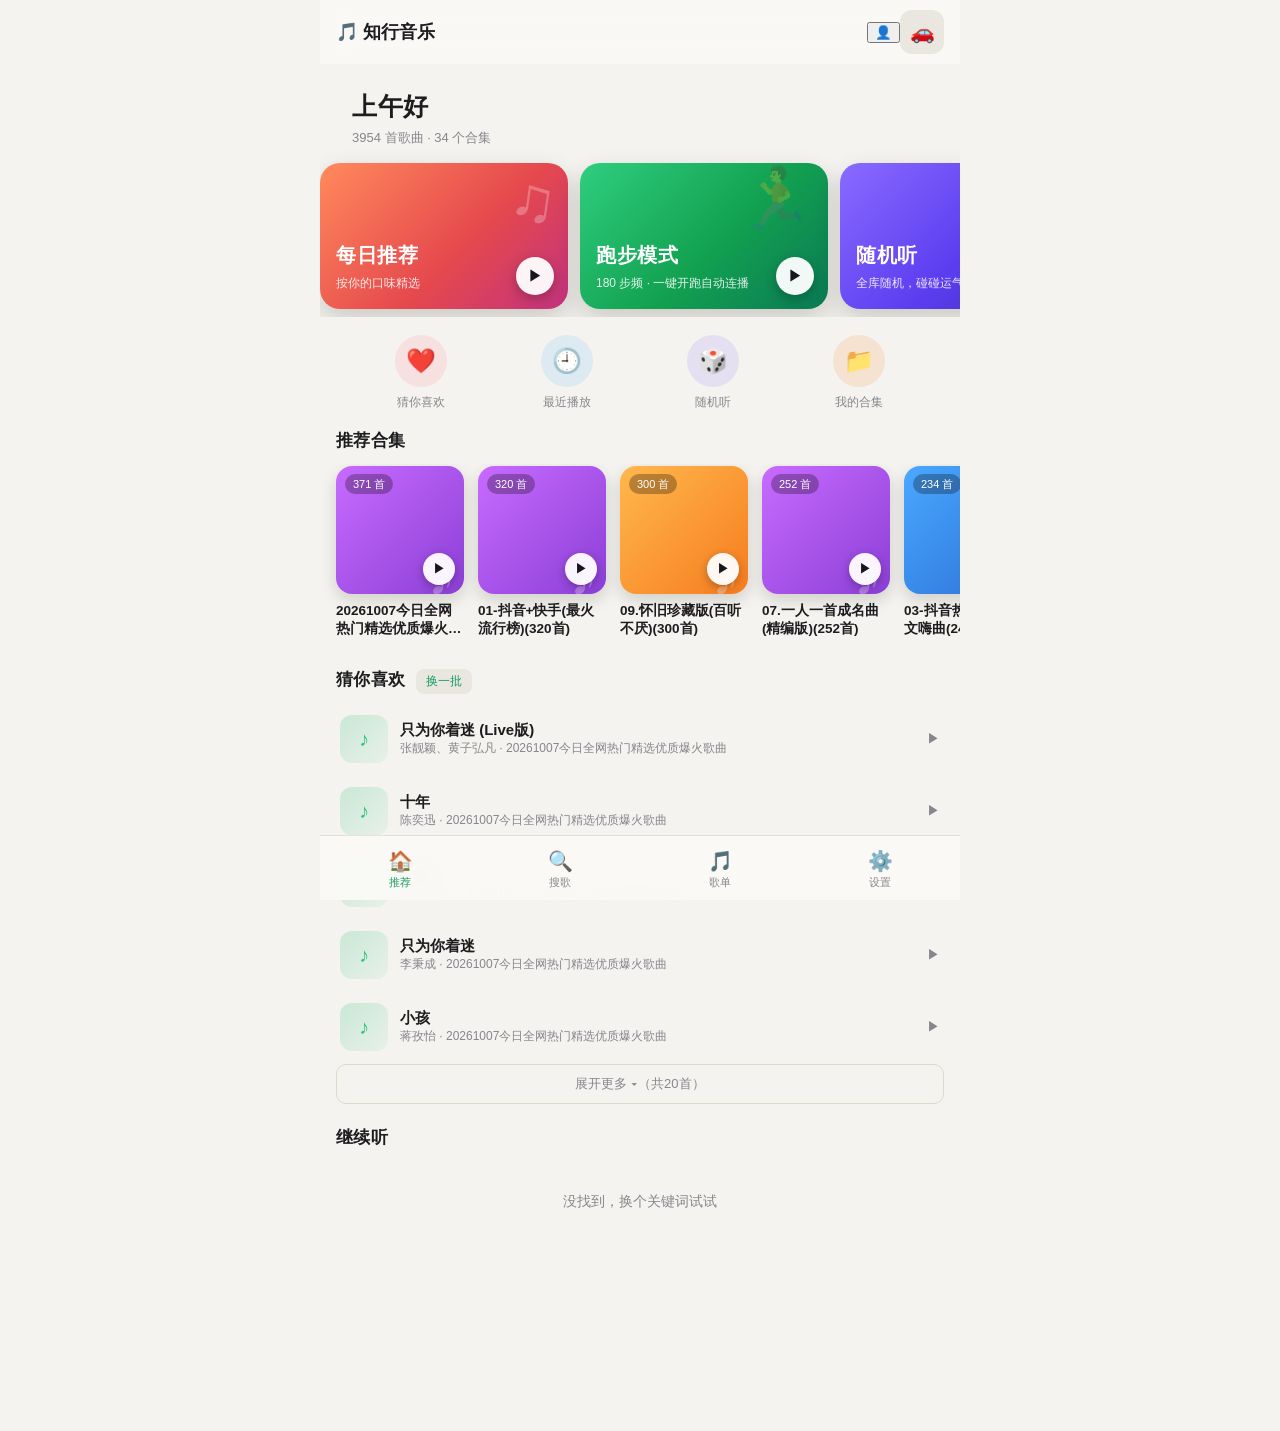
==== commit 33c47f72: "v9.59：跑步达标线放宽到 96" ====
--- a/index.html
+++ b/index.html
@@ -15,7 +15,7 @@
 <meta name="apple-mobile-web-app-title" content="知行音乐">
 <link rel="manifest" href="manifest.json">
 <link rel="apple-touch-icon" href="icon.svg">
-<link rel="stylesheet" href="style.css?v=9.58">
+<link rel="stylesheet" href="style.css?v=9.59">
 </head>
 <body>
 <div id="app">
@@ -277,7 +277,7 @@
 </div>
 
 <script src="catalog.js"></script>
-<script src="cloud.js?v=9.58"></script>
-<script src="app.js?v=9.58"></script>
+<script src="cloud.js?v=9.59"></script>
+<script src="app.js?v=9.59"></script>
 </body>
 </html>
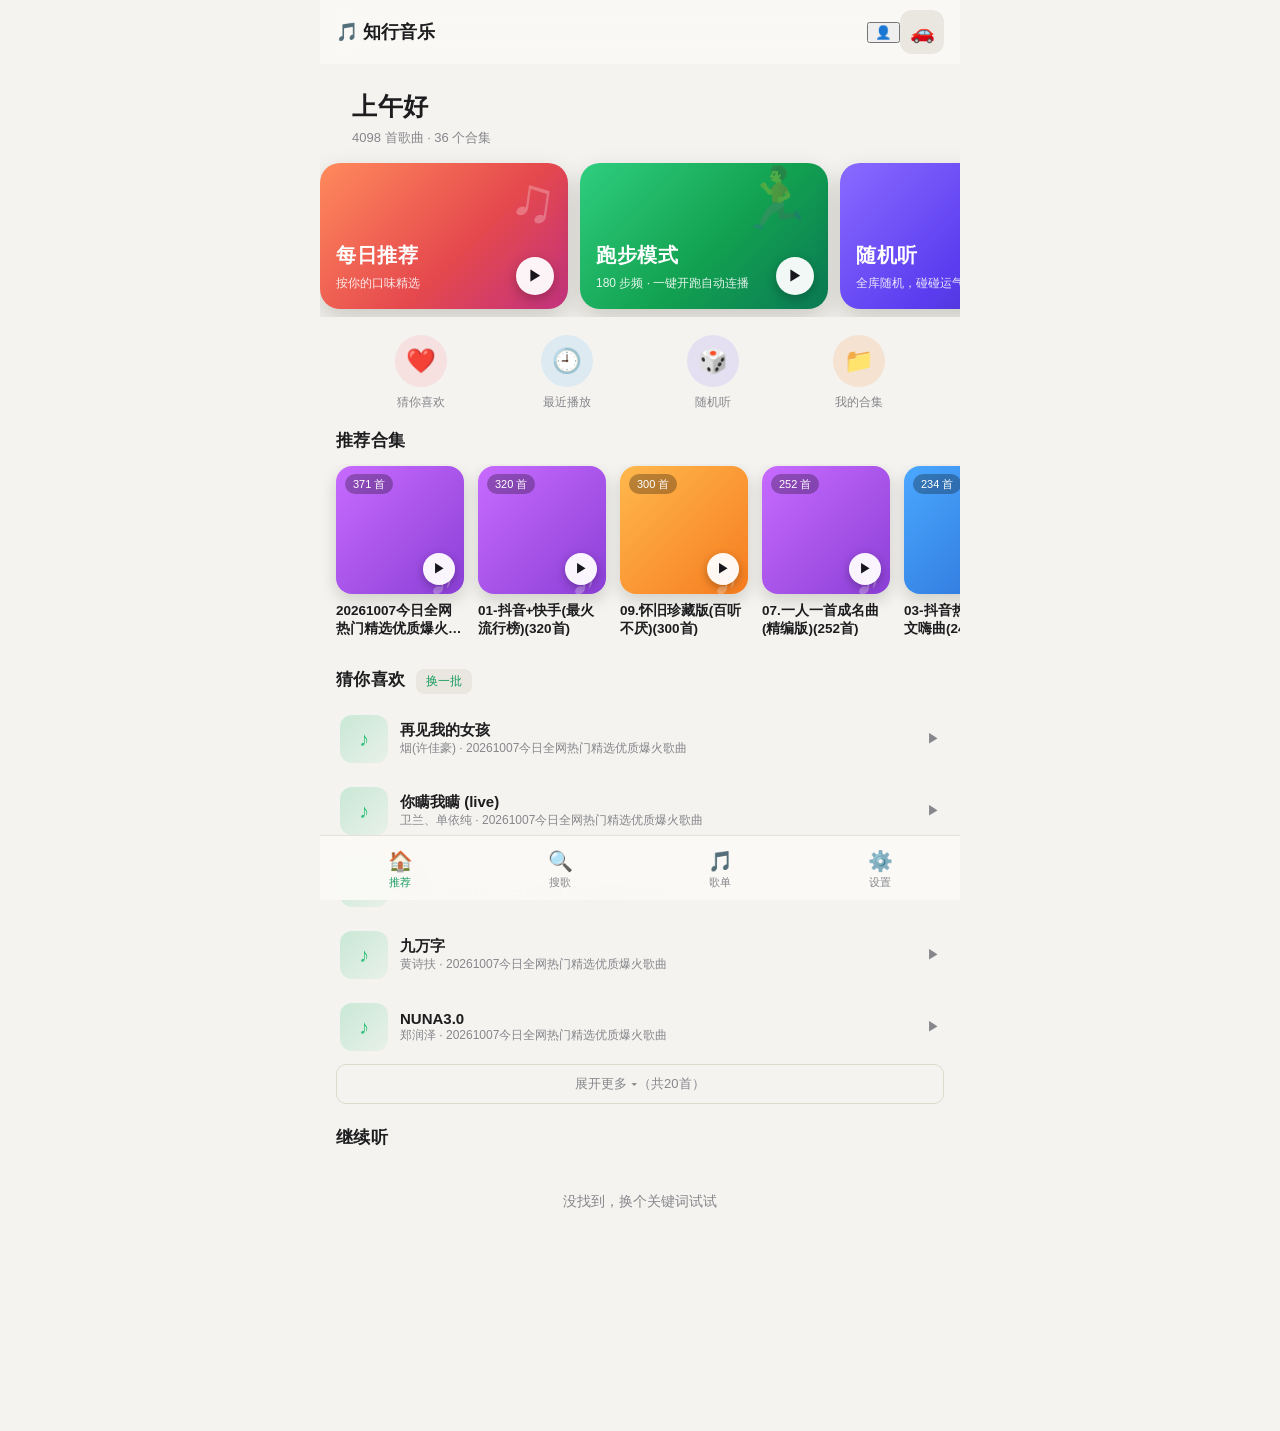
==== commit 856e28d9: "v9.60：修曲库刷新" ====
--- a/index.html
+++ b/index.html
@@ -15,7 +15,7 @@
 <meta name="apple-mobile-web-app-title" content="知行音乐">
 <link rel="manifest" href="manifest.json">
 <link rel="apple-touch-icon" href="icon.svg">
-<link rel="stylesheet" href="style.css?v=9.59">
+<link rel="stylesheet" href="style.css?v=9.60">
 </head>
 <body>
 <div id="app">
@@ -277,7 +277,7 @@
 </div>
 
 <script src="catalog.js"></script>
-<script src="cloud.js?v=9.59"></script>
-<script src="app.js?v=9.59"></script>
+<script src="cloud.js?v=9.60"></script>
+<script src="app.js?v=9.60"></script>
 </body>
 </html>
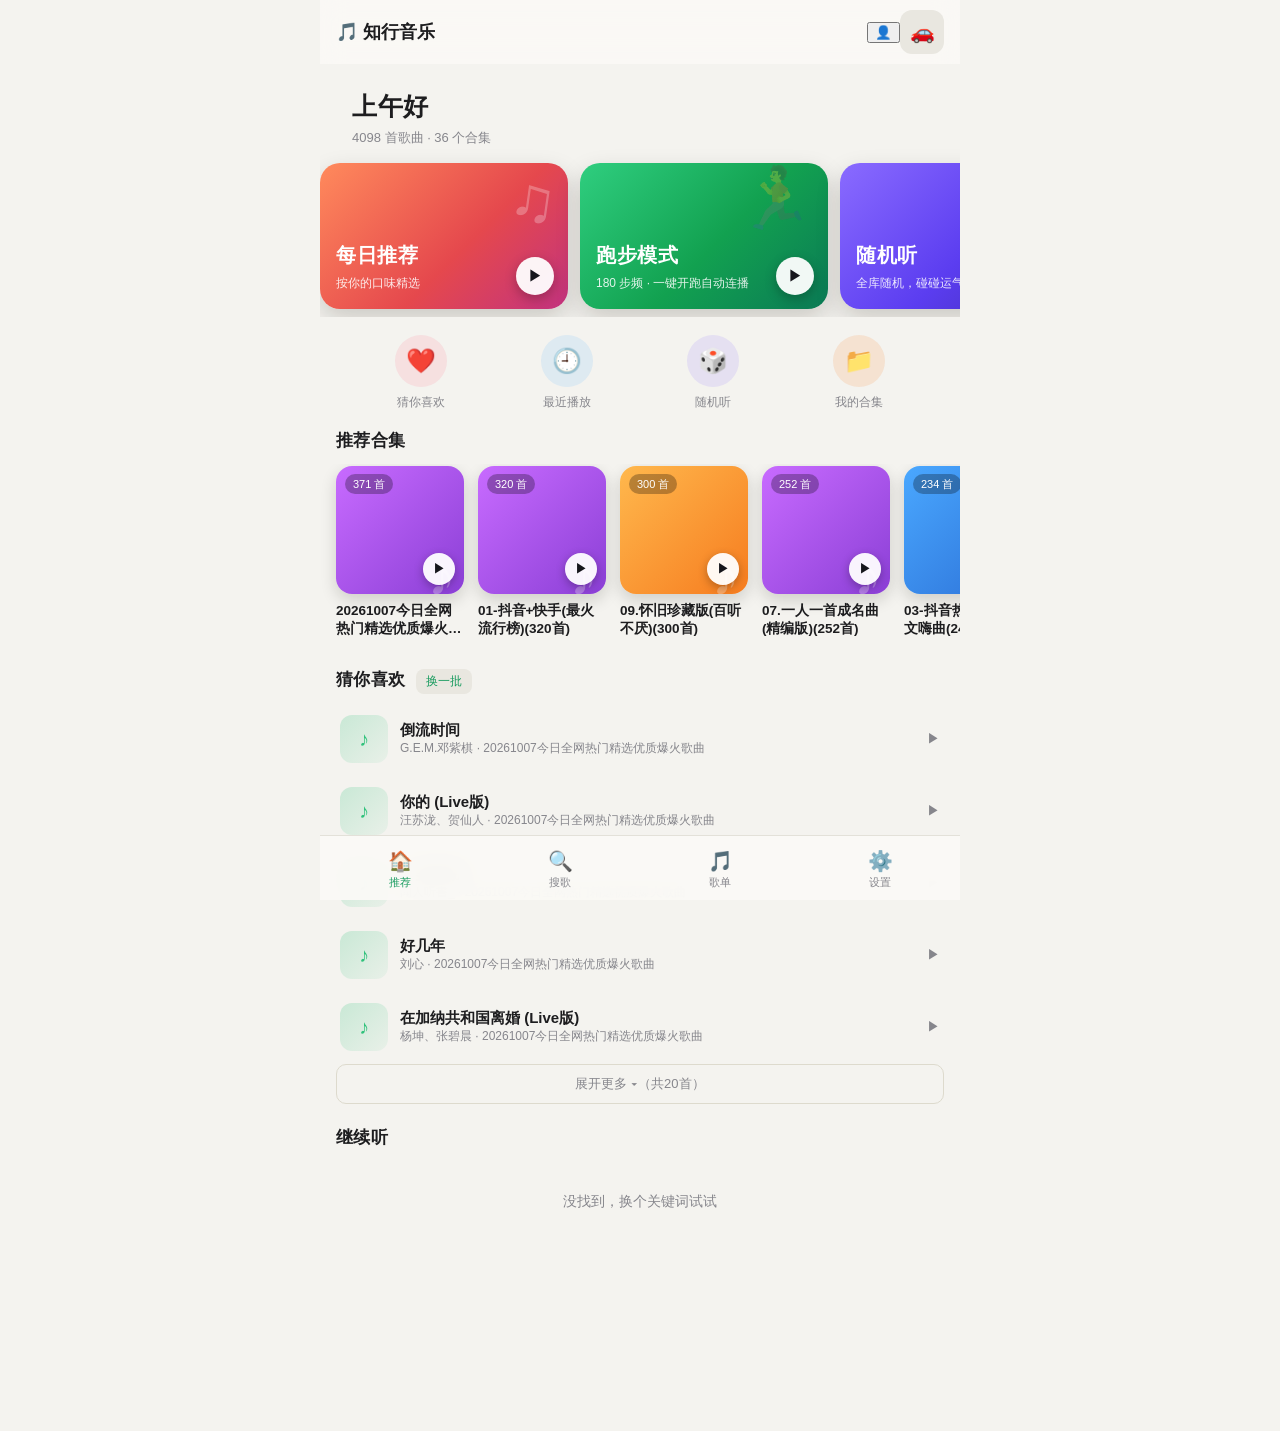
==== commit f3902d85: "v9.61：曲库刷新二修" ====
--- a/index.html
+++ b/index.html
@@ -15,7 +15,7 @@
 <meta name="apple-mobile-web-app-title" content="知行音乐">
 <link rel="manifest" href="manifest.json">
 <link rel="apple-touch-icon" href="icon.svg">
-<link rel="stylesheet" href="style.css?v=9.60">
+<link rel="stylesheet" href="style.css?v=9.61">
 </head>
 <body>
 <div id="app">
@@ -277,7 +277,7 @@
 </div>
 
 <script src="catalog.js"></script>
-<script src="cloud.js?v=9.60"></script>
-<script src="app.js?v=9.60"></script>
+<script src="cloud.js?v=9.61"></script>
+<script src="app.js?v=9.61"></script>
 </body>
 </html>
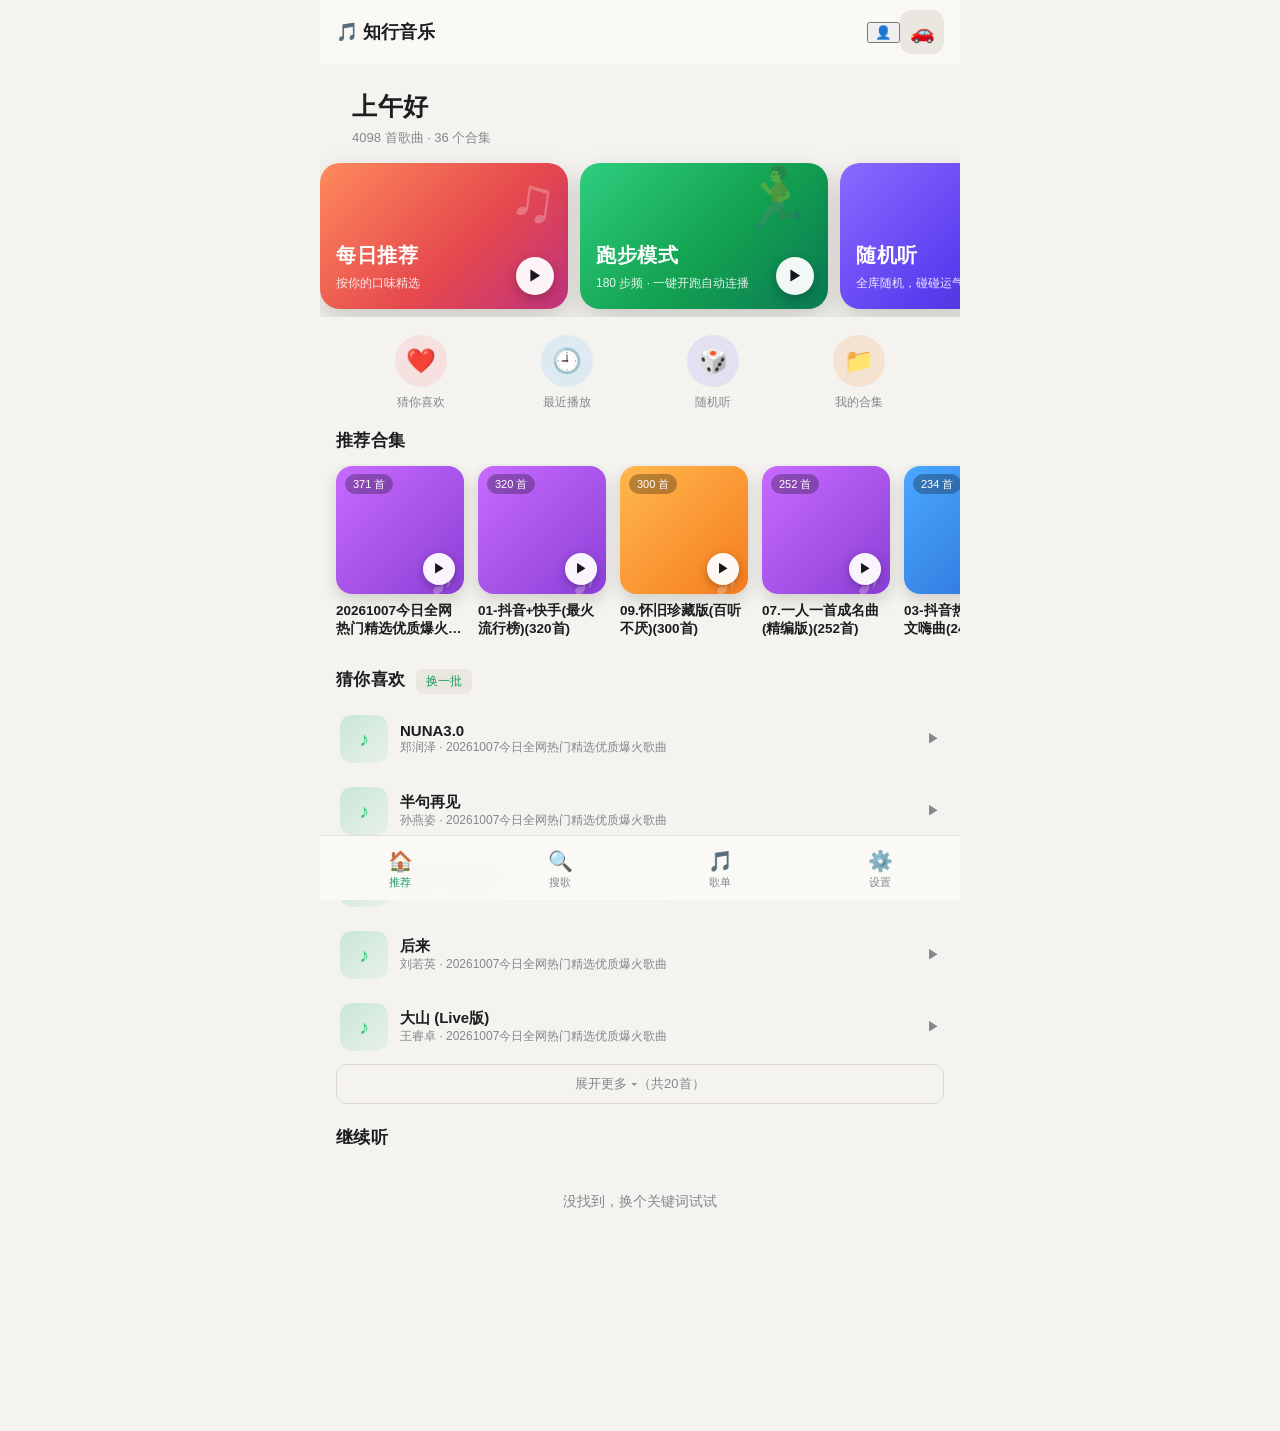
==== commit 1abc8d63: "v9.62：单曲分享直达链接" ====
--- a/index.html
+++ b/index.html
@@ -15,7 +15,7 @@
 <meta name="apple-mobile-web-app-title" content="知行音乐">
 <link rel="manifest" href="manifest.json">
 <link rel="apple-touch-icon" href="icon.svg">
-<link rel="stylesheet" href="style.css?v=9.61">
+<link rel="stylesheet" href="style.css?v=9.62">
 </head>
 <body>
 <div id="app">
@@ -277,7 +277,7 @@
 </div>
 
 <script src="catalog.js"></script>
-<script src="cloud.js?v=9.61"></script>
-<script src="app.js?v=9.61"></script>
+<script src="cloud.js?v=9.62"></script>
+<script src="app.js?v=9.62"></script>
 </body>
 </html>
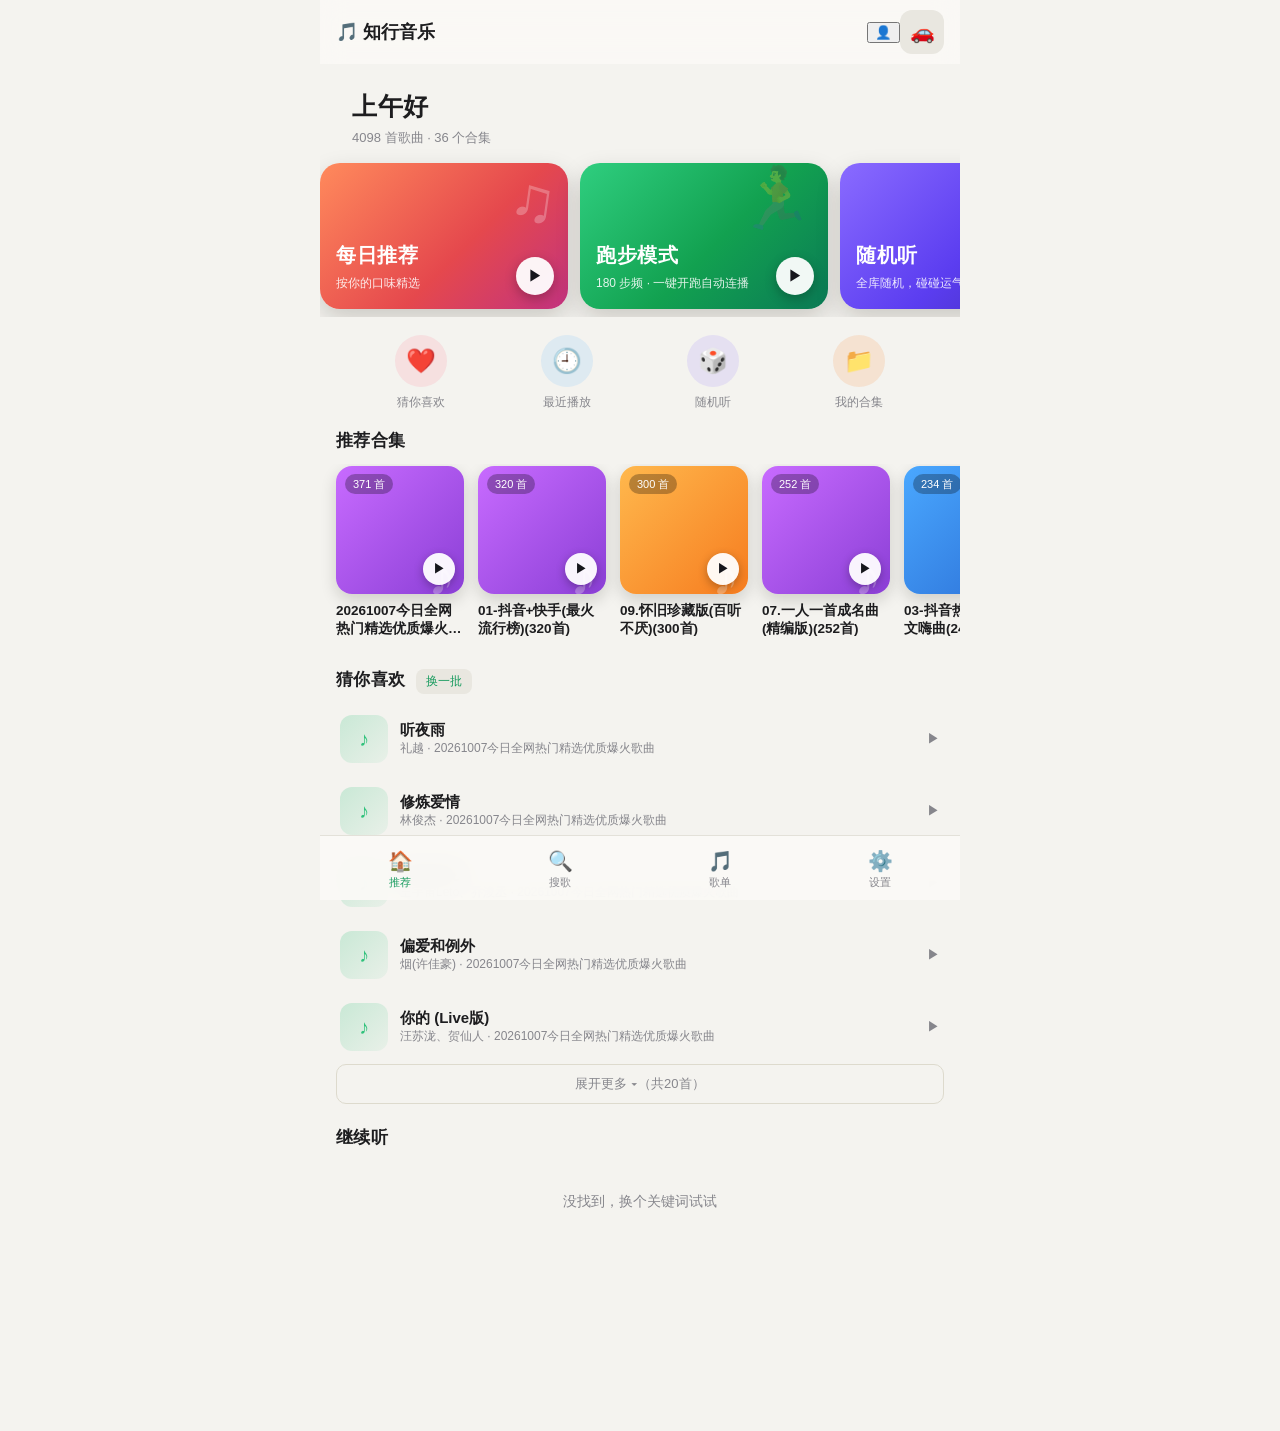
==== commit 09851dba: "v9.63：分享短码" ====
--- a/index.html
+++ b/index.html
@@ -15,7 +15,7 @@
 <meta name="apple-mobile-web-app-title" content="知行音乐">
 <link rel="manifest" href="manifest.json">
 <link rel="apple-touch-icon" href="icon.svg">
-<link rel="stylesheet" href="style.css?v=9.62">
+<link rel="stylesheet" href="style.css?v=9.63">
 </head>
 <body>
 <div id="app">
@@ -277,7 +277,7 @@
 </div>
 
 <script src="catalog.js"></script>
-<script src="cloud.js?v=9.62"></script>
-<script src="app.js?v=9.62"></script>
+<script src="cloud.js?v=9.63"></script>
+<script src="app.js?v=9.63"></script>
 </body>
 </html>
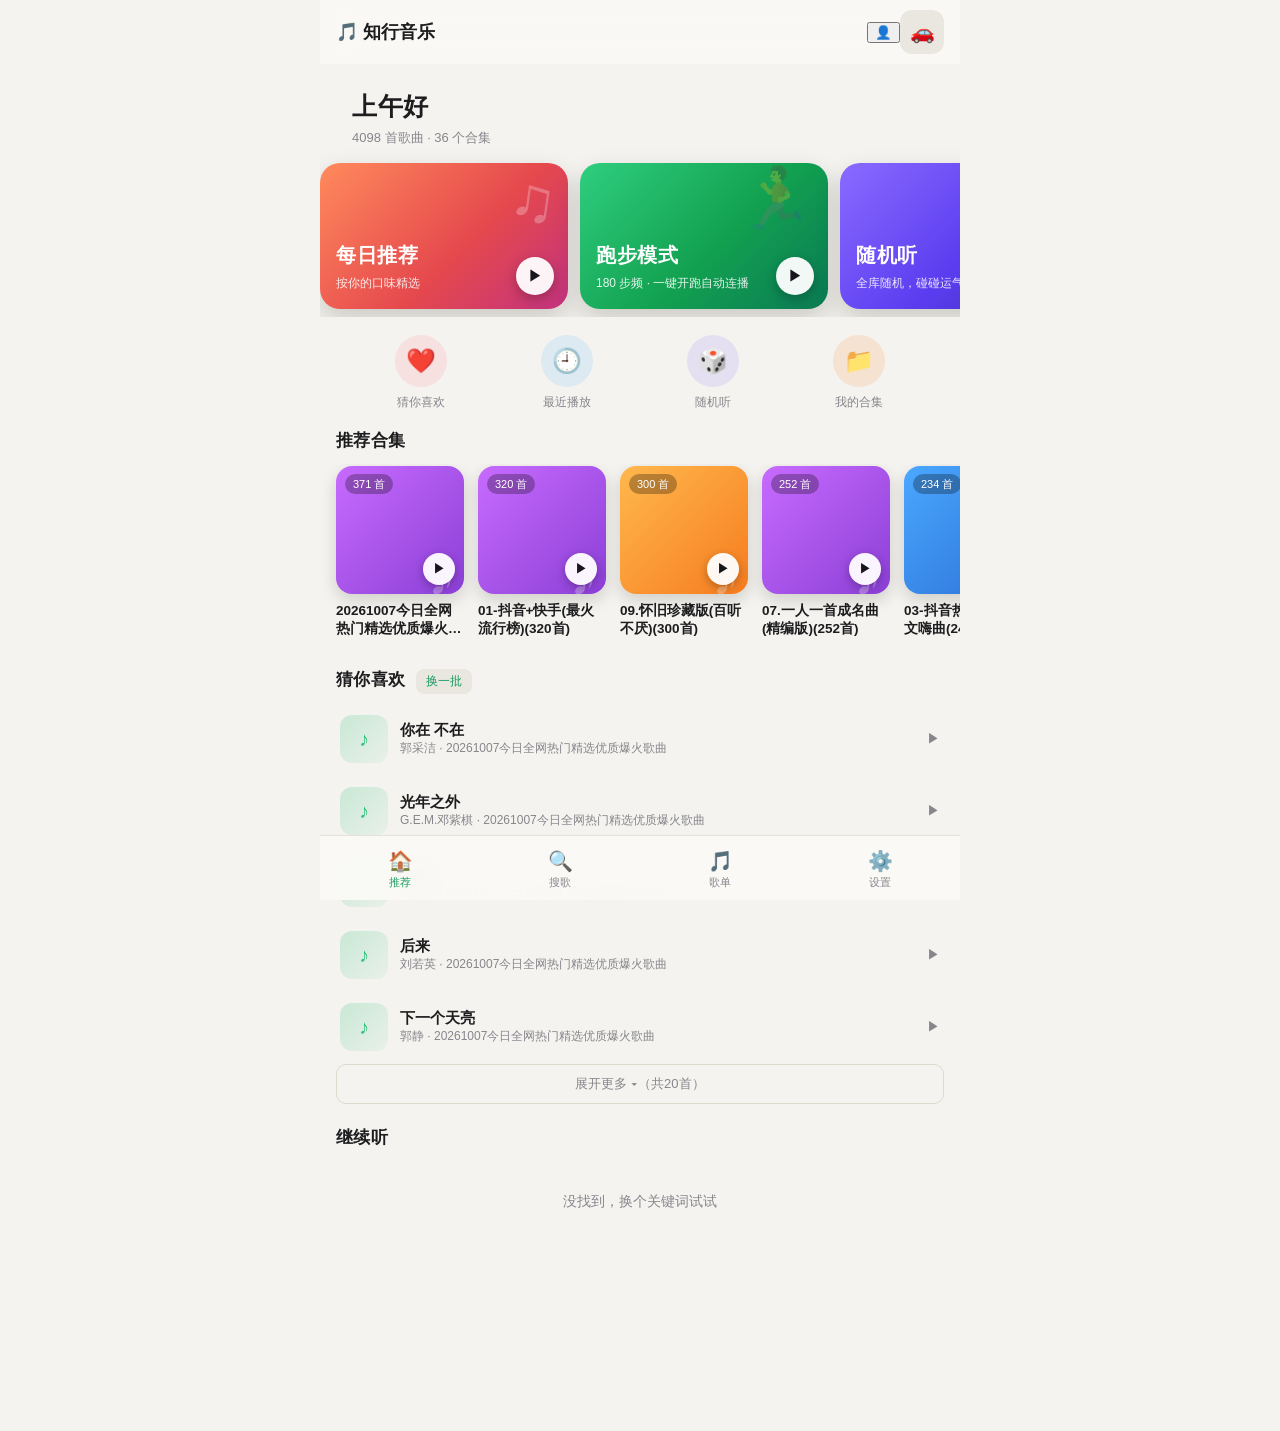
==== commit d0614342: "v9.64：地址栏跟随歌曲" ====
--- a/index.html
+++ b/index.html
@@ -15,7 +15,7 @@
 <meta name="apple-mobile-web-app-title" content="知行音乐">
 <link rel="manifest" href="manifest.json">
 <link rel="apple-touch-icon" href="icon.svg">
-<link rel="stylesheet" href="style.css?v=9.63">
+<link rel="stylesheet" href="style.css?v=9.64">
 </head>
 <body>
 <div id="app">
@@ -277,7 +277,7 @@
 </div>
 
 <script src="catalog.js"></script>
-<script src="cloud.js?v=9.63"></script>
-<script src="app.js?v=9.63"></script>
+<script src="cloud.js?v=9.64"></script>
+<script src="app.js?v=9.64"></script>
 </body>
 </html>
